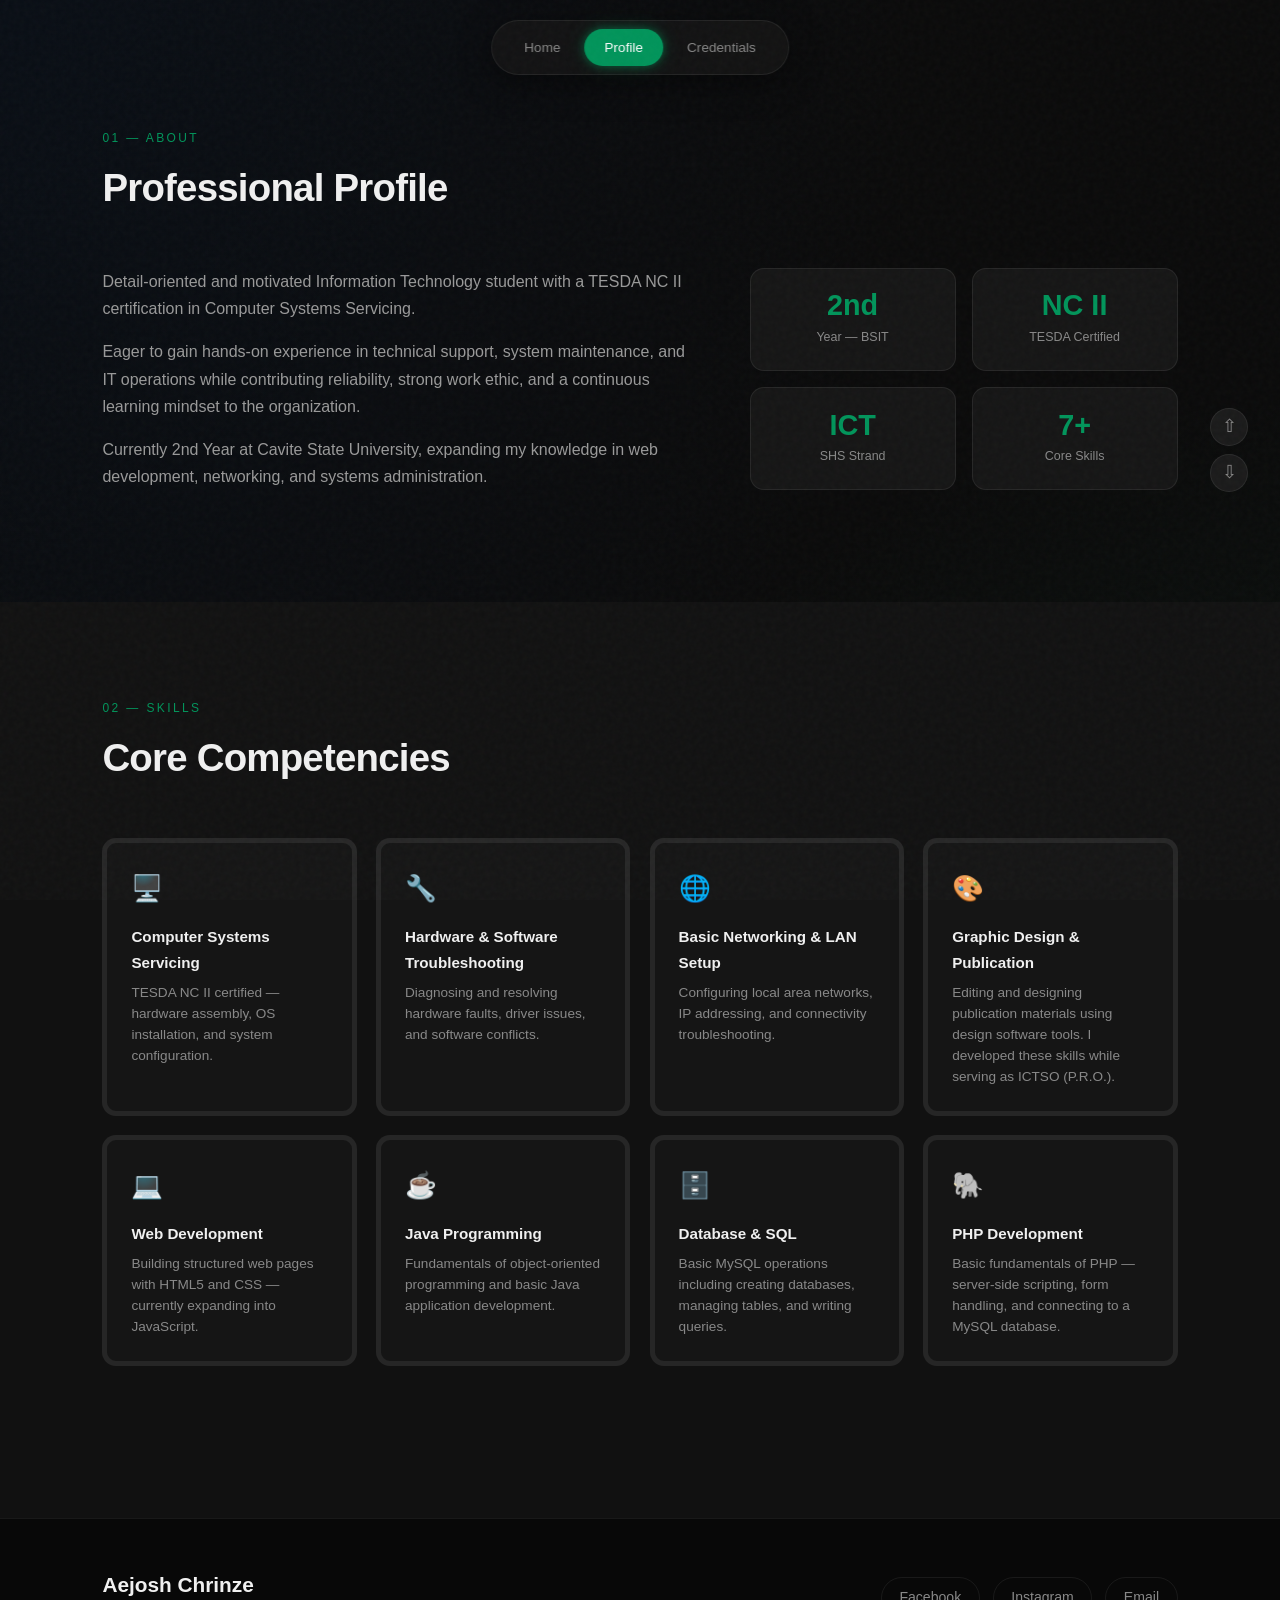
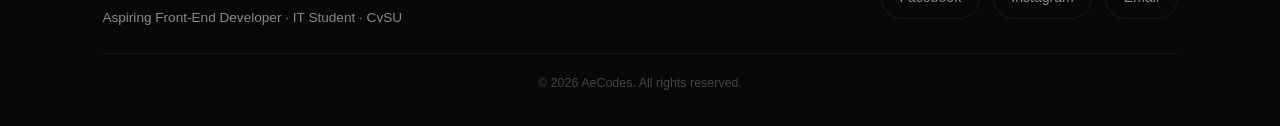
==== 2nd.html @ a82eec10 "Initial commit" ====
<!DOCTYPE html>
<html lang="en">
<head>
   <title>ae — Profile</title>
   <meta charset="UTF-8">
   <meta name="author" content="Aecodes">
   <meta name="viewport" content="width=device-width, initial-scale=1.0">
   <link rel="stylesheet" href="base.css">
   <link rel="stylesheet" href="animations.css">
   <link rel="stylesheet" href="layout.css">
   <link rel="stylesheet" href="components.css">
</head>
<body>

   <!-- ── NAVBAR ── -->
   <nav>
      <ul class="nav-links">
         <li><a href="index.html">Home</a></li>
         <li><a href="2nd.html" class="active">Profile</a></li>
         <li><a href="3rd.html">Credentials</a></li>
      </ul>
   </nav>

   <!-- ── ABOUT ── -->
   <section class="section page-top">
      <div class="section-inner">
         <p class="section-eyebrow">01 — About</p>
         <h2 class="section-title">Professional Profile</h2>
         <div class="about-grid">
            <div class="about-text">
               <p>Detail-oriented and motivated Information Technology student with a TESDA NC II certification in Computer Systems Servicing.</p>
               <p>Eager to gain hands-on experience in technical support, system maintenance, and IT operations while contributing reliability, strong work ethic, 
                  and a continuous learning mindset to the organization.</p>
               <p>Currently 2nd Year at Cavite State University, expanding my knowledge in web development, networking, and systems administration.</p>
            </div>
            <div class="about-stats">
               <div class="stat-card">
                  <span class="stat-num accent">2nd</span>
                  <span class="stat-label">Year — BSIT</span>
               </div>
               <div class="stat-card">
                  <span class="stat-num accent">NC II</span>
                  <span class="stat-label">TESDA Certified</span>
               </div>
               <div class="stat-card">
                  <span class="stat-num accent">ICT</span>
                  <span class="stat-label">SHS Strand</span>
               </div>
               <div class="stat-card">
                  <span class="stat-num accent">7+</span>
                  <span class="stat-label">Core Skills</span>
               </div>
            </div>
         </div>
      </div>
   </section>

   <!-- ── SKILLS ── -->
   <section class="section section-alt">
      <div class="section-inner">
         <p class="section-eyebrow">02 — Skills</p>
         <h2 class="section-title">Core Competencies</h2>
         <div class="cards-grid">

            <div class="card">
               <div class="card-icon">🖥️</div>
               <h3>Computer Systems Servicing</h3>
               <p>TESDA NC II certified — hardware assembly, OS installation, and system configuration.</p>
            </div>

            <div class="card">
               <div class="card-icon">🔧</div>
               <h3>Hardware &amp; Software Troubleshooting</h3>
               <p>Diagnosing and resolving hardware faults, driver issues, and software conflicts.</p>
            </div>

            <div class="card">
               <div class="card-icon">🌐</div>
               <h3>Basic Networking &amp; LAN Setup</h3>
               <p>Configuring local area networks, IP addressing, and connectivity troubleshooting.</p>
            </div>

            <div class="card">
               <div class="card-icon">🎨</div>
               <h3>Graphic Design &amp; Publication</h3>
               <p>Editing and designing publication materials using design software tools. 
                  I developed these skills while serving as ICTSO (P.R.O.).</p>
            </div>

            <div class="card">
               <div class="card-icon">💻</div>
               <h3>Web Development</h3>
               <p>Building structured web pages with HTML5 and CSS — currently expanding into JavaScript.</p>
            </div>

            <div class="card">
               <div class="card-icon">☕</div>
               <h3>Java Programming</h3>
               <p>Fundamentals of object-oriented programming and basic Java application development.</p>
            </div>

            <div class="card">
               <div class="card-icon">🗄️</div>
               <h3>Database &amp; SQL</h3>
               <p>Basic MySQL operations including creating databases, managing tables, and writing queries.</p>
            </div>

            <div class="card">
               <div class="card-icon">🐘</div>
               <h3>PHP Development</h3>
               <p>Basic fundamentals of PHP — server-side scripting, form handling, and connecting to a MySQL database.</p>
            </div>
         </div>
         </div>
      </section>
   <!-- Page nav arrows -->
   <div class="scroll-arrows">
      <a href="index.html" class="arrow-btn" title="Home">&#8679;</a>
      <a href="3rd.html" class="arrow-btn" title="Credentials">&#8681;</a>
   </div>

   <!-- ── FOOTER ── -->
   <footer>
      <div class="footer-inner">
         <div class="footer-left">
            <p class="footer-name">Aejosh Chrinze</p>
            <p class="footer-sub">Aspiring Front-End Developer · IT Student · CvSU</p>
         </div>
         <div class="footer-links">
            <a href="https://www.facebook.com/aejosh.chrinze" target="_blank">Facebook</a>
            <a href="https://www.instagram.com/aejosh.chrinze/" target="_blank">Instagram</a>
            <a href="mailto:aejosh@gmail.com">Email</a>
         </div>
      </div>
      <p class="footer-copy">&copy; 2026 AeCodes. All rights reserved.</p>
   </footer>

</body>
</html>
---- base.css ----
/* ============================================
    base.css
    Fonts · Variables · Reset · Body
   ============================================ */

/* ── OFFLINE FONTS ───────────────────────────── */
@font-face {
  font-family: 'Syne';
  src: url('fonts/Syne-Regular.ttf') format('truetype');
  font-weight: 400; font-style: normal; font-display: swap;
}
@font-face {
  font-family: 'Syne';
  src: url('fonts/Syne-SemiBold.ttf') format('truetype');
  font-weight: 600; font-style: normal; font-display: swap;
}
@font-face {
  font-family: 'Syne';
  src: url('fonts/Syne-Bold.ttf') format('truetype');
  font-weight: 700; font-style: normal; font-display: swap;
}
@font-face {
  font-family: 'Syne';
  src: url('fonts/Syne-ExtraBold.ttf') format('truetype');
  font-weight: 800; font-style: normal; font-display: swap;
}
@font-face {
  font-family: 'DM Sans';
  src: url('fonts/DMSans-Light.ttf') format('truetype');
  font-weight: 300; font-style: normal; font-display: swap;
}
@font-face {
  font-family: 'DM Sans';
  src: url('fonts/DMSans-Regular.ttf') format('truetype');
  font-weight: 400; font-style: normal; font-display: swap;
}
@font-face {
  font-family: 'DM Sans';
  src: url('fonts/DMSans-Medium.ttf') format('truetype');
  font-weight: 500; font-style: normal; font-display: swap;
}
@font-face {
  font-family: 'DM Sans';
  src: url('fonts/DMSans-Italic.ttf') format('truetype');
  font-weight: 400; font-style: italic; font-display: swap;
}

/* ── CSS VARIABLES ───────────────────────────── */
:root {
  --bg:          #0a0a0a;
  --bg-alt:      #111111;
  --card-bg:     #151515;
  --accent:      #00945A;
  --accent-dim:  rgba(0, 148, 90, 0.15);
  --accent-glow: rgba(0, 148, 90, 0.35);
  --text:        #f0f0f0;
  --muted:       #888888;
  --border:      rgba(255, 255, 255, 0.07);
  --radius:      14px;
  --transition:  0.25s ease;
}

/* ── RESET ───────────────────────────────────── */
*, *::before, *::after {
  box-sizing: border-box;
  margin: 0;
  padding: 0;
}

html {
  scroll-behavior: smooth;
  font-size: 16px;
}

body {
  background: radial-gradient(ellipse at top left,    rgba(0, 50, 120, 0.10) 0%, transparent 50%),
  radial-gradient(ellipse at bottom right, rgba(0, 148, 90, 0.12) 0%, transparent 55%),#0a0a0a;
  color: var(--text);
  font-family: 'DM Sans', sans-serif;
  line-height: 1.7;
  overflow-x: hidden;
  max-height: 250%; 
  max-width: 200%;
}

/* Noise texture overlay */
body::after {
  content: '';
  position: fixed;
  inset: 0;
  background-image: url("data:image/svg+xml,%3Csvg viewBox='0 0 200 200' xmlns='http://www.w3.org/2000/svg'%3E%3Cfilter id='n'%3E%3CfeTurbulence type='fractalNoise' baseFrequency='0.85' numOctaves='4' stitchTiles='stitch'/%3E%3C/filter%3E%3Crect width='100%25' height='100%25' filter='url(%23n)' opacity='0.03'/%3E%3C/svg%3E");
  pointer-events: none;
  z-index: 9999;
}

/* Accent utility class */
.accent { color: var(--accent); }
---- animations.css ----
/* ============================================
    animations.css
    All @keyframes used across the portfolio
   ============================================ */

/* ── FADE UP ─────────────────────────────────── */
@keyframes fadeUp {
  from { opacity: 0; transform: translateY(20px); }
  to   { opacity: 1; transform: translateY(0); }
}

/* ── SKILL BAR GROW ──────────────────────────── */
@keyframes grow {
  from { transform: scaleX(0); }
  to   { transform: scaleX(1); }
}

/* ── TYPING ──────────────────────────────────── */
@keyframes typing {
  from { width: 0; }
  to   { width: 14ch; }
}

/* ── CURSOR BLINK ────────────────────────────── */
@keyframes blink {
  0%, 100% { border-right-color: var(--accent); }
  50%       { border-right-color: transparent; }
}

/* ── NAVBAR DROP DOWN ── */
@keyframes navDrop {
  from {
    opacity: 0;
    transform: translateX(-50%) translateY(-20px);
  }
  to {
    opacity: 1;
    transform: translateX(-50%) translateY(0);
  }
}

/* ── LINK GLOW PULSE ── */
@keyframes glowPulse {
  0%, 100% { box-shadow: 0 0 6px rgba(0, 148, 90, 0.4); }
  50%       { box-shadow: 0 0 16px rgba(0, 148, 90, 0.8); }
}
---- layout.css ----
/* ============================================
    layout.css
    Navbar · Hero · Sections · Footer · Responsive
   ============================================ */

/* ── NAVBAR ──────────────────────────────────── */
nav {
  position: fixed;
  top: 20px;
  left: 50%;
  transform: translateX(-50%);
  z-index: 200;
  animation: navDrop 0.6s cubic-bezier(0.34, 1.56, 0.64, 1) 0.2s both;
}

.nav-links {
  list-style: none;
  display: flex;
  align-items: center;
  gap: 4px;
  background: rgba(20, 20, 20, 0.92);
  backdrop-filter: blur(20px);
  border: 1px solid var(--border);
  border-radius: 999px;
  padding: 8px 12px;
  box-shadow: 0 8px 32px rgba(0, 0, 0, 0.5);
}

.nav-links li {
  position: relative;
}

.nav-links a {
  text-decoration: none;
  color: var(--muted);
  font-size: 0.85rem;
  font-weight: 500;
  padding: 7px 20px;
  border-radius: 999px;
  transition: color 0.2s ease, background 0.2s ease,
              box-shadow 0.2s ease, transform 0.2s ease;
  white-space: nowrap;
  display: block;
}

/* Hover — subtle lift + dim background */
.nav-links a:hover {
  color: var(--text);
  background: rgba(255, 255, 255, 0.06);
  transform: translateY(-1px);
}

/* Active — glowing green pill */
.nav-links a.active {
  color: #fff;
  background: var(--accent);
  box-shadow:
    0 0 8px rgba(0, 148, 90, 0.5),
    0 0 20px rgba(0, 148, 90, 0.25);
  animation: glowPulse 2.5s ease-in-out infinite;
}

/* Stagger each nav link on load */
.nav-links li:nth-child(1) a { animation-delay: 0.3s; }
.nav-links li:nth-child(2) a { animation-delay: 0.35s; }
.nav-links li:nth-child(3) a { animation-delay: 0.4s; }

/* ── HERO ────────────────────────────────────── */
.hero {
  min-height: 100vh;
  display: grid;
  grid-template-columns: 1fr 1fr;
  align-items: center;
  padding: 0 8%;
  gap: 4rem;
  position: relative;
  overflow: hidden;
}

/* Green glow behind photo */
.hero::before {
  content: '';
  position: absolute;
  right: 5%;
  top: 50%;
  transform: translateY(-50%);
  width: 520px;
  height: 520px;
  background: radial-gradient(circle, rgba(0,148,90,0.18) 0%, transparent 70%);
  border-radius: 50%;
  pointer-events: none;
}

.hero-text { position: relative; z-index: 1; }

.hero-greeting {
  font-size: clamp(1.4rem, 2.5vw, 1.8rem);
  font-weight: 400;
  color: var(--text);
  margin-bottom: 0.5rem;
  animation: fadeUp 0.6s ease 0.1s both;
  overflow: hidden; 
}

.hero-greeting .accent { color: var(--accent); font-weight: 700; }

.hero-role {
  font-family: 'Syne', sans-serif;
  font-size: clamp(2rem, 4vw, 3.2rem);
  font-weight: 800;
  line-height: 1.1;
  letter-spacing: -0.03em;
  color: var(--accent);
  margin-bottom: 1.4rem;
  animation: fadeUp 0.6s ease 0.2s both;
}

.hero-desc {
  color: var(--muted);
  font-size: 0.97rem;
  max-width: 460px;
  margin-bottom: 2rem;
  line-height: 1.75;
  animation: fadeUp 0.6s ease 0.3s both;
}

/* ── HERO IMAGE ── */
.hero-img {
  display: flex;
  justify-content: center;
  align-items: center;
  position: relative;
  z-index: 1;
  animation: fadeUp 0.7s ease 0.3s both;
  transition: transform var(--transition);
}

.hero-img:hover { transform: translateY(-5px); }

.hero-img:hover .img-circle {
  box-shadow:
    0 0 0 8px rgba(0, 148, 90, 0.1),
    0 0 60px var(--accent);
}

.img-glow {
  position: absolute;
  width: 380px;
  height: 380px;
  border-radius: 50%;
  background: radial-gradient(circle, rgba(0,148,90,0.3) 0%, transparent 65%);
  pointer-events: none;
}

.img-circle {
  width: 350px;
  height: 350px;
  border-radius: 55%;
  overflow: hidden;
  border: 5px solid var(--accent);
  box-shadow:
    0 0 0 8px rgba(0,148,90,0.1),
    0 0 60px rgba(0,148,90,0.2);
  position: relative;
  z-index: 1;
  transition: box-shadow var(--transition);
}

.img-circle img {
  width: 105%;
  height: 105%;
  object-fit: cover;
  object-position: top center;
  display: block;
}

/* ── PAGE ARROWS ── */
.scroll-arrows {
  position: fixed;
  right: 2.5%;
  top: 50%;
  transform: translateY(-50%);
  display: flex;
  flex-direction: column;
  gap: 8px;
  z-index: 10;
}

.arrow-btn {
  display: inline-flex;
  align-items: center;
  justify-content: center;
  width: 38px;
  height: 38px;
  border-radius: 50%;
  background: rgba(30,30,30,0.85);
  border: 1px solid var(--border);
  color: var(--muted);
  font-size: 1.1rem;
  text-decoration: none;
  transition: all var(--transition);
}

.arrow-btn:hover {
  background: var(--accent);
  border-color: var(--accent);
  color: white;
}

/* ── SECTIONS ────────────────────────────────── */
.section { padding: 6rem 8%; }
.section-alt { background: var(--bg-alt); }
.page-top { padding-top: 8rem; }

.section-inner {
  max-width: 1100px;
  margin: 0 auto;
  margin-bottom: 0;
}

.section-eyebrow {
  font-size: 0.75rem;
  letter-spacing: 0.2em;
  text-transform: uppercase;
  color: var(--accent);
  margin-bottom: 0.4rem;
  font-family: 'Syne', sans-serif;
}

.section-title {
  font-family: 'Syne', sans-serif;
  font-size: clamp(1.8rem, 3vw, 2.6rem);
  font-weight: 700;
  letter-spacing: -0.02em;
  margin-bottom: 3rem;
  color: var(--text);
}

/* ── FOOTER ──────────────────────────────────── */
footer {
  background: #080808;
  border-top: 1px solid var(--border);
  padding: 3rem 8% 2rem;
  width: 100%;
  margin: 0;
  box-sizing: border-box; 
}

.footer-inner {
  max-width: 1100px;
  margin: 0 auto 1.5rem;
  display: flex;
  justify-content: space-between;
  align-items: center;
  flex-wrap: wrap;
  gap: 1.5rem;
}

.footer-name {
  font-family: 'Syne', sans-serif;
  font-size: 1.3rem;
  font-weight: 800;
  color: var(--text);
  margin-bottom: 0.2rem;
}

.footer-sub { color: var(--muted); font-size: 0.85rem; }

.footer-links { display: flex; gap: 0.8rem; flex-wrap: wrap; }

.footer-links a {
  text-decoration: none;
  color: var(--muted);
  font-size: 0.88rem;
  padding: 0.5rem 1.1rem;
  border: 1px solid var(--border);
  border-radius: 999px;
  transition: all var(--transition);
}

.footer-links a:hover {
  color: var(--accent);
  border-color: rgba(0,148,90,0.4);
}

.footer-copy {
  max-width: 1100px;
  margin: 0 auto;
  color: #444;
  font-size: 0.78rem;
  text-align: center;
  border-top: 1px solid var(--border);
  padding-top: 1.2rem;
}

/* ── RESPONSIVE ──────────────────────────────── */
@media (max-width: 900px) {
  .hero {
    grid-template-columns: 1fr;
    text-align: center;
    padding: 7rem 6% 4rem;
    gap: 3rem;
  }

  .hero::before { display: none; }
  .hero-img { order: -1; }
  .hero-desc { margin: 0 auto 2rem; }
  .social-icons { justify-content: center; }
  .about-grid { grid-template-columns: 1fr; }
  .section { padding: 5rem 6%; }
  .page-top { padding-top: 7rem; }
}

@media (max-width: 600px) {
  nav { top: 12px; width: 92%; }

  .nav-links {
    gap: 2px;
    padding: 6px 8px;
    justify-content: center;
  }

  .nav-links a { font-size: 0.78rem; padding: 6px 14px; }

  .img-circle { width: 240px; height: 240px; }
  .img-glow   { width: 280px; height: 280px; }

  .scroll-arrows { display: none; }

  .footer-inner { flex-direction: column; text-align: center; }
  .footer-links { justify-content: center; }
}

@keyframes float {
  0%, 100% { transform: translateY(0); }
  50%       { transform: translateY(-6px); }
}
---- components.css ----
/* ============================================
components.css
Buttons · Cards · Skill Bars · About ·
Timeline · Cert · Language Pills
   ============================================ */

/* ── BUTTONS ─────────────────────────────────── */
.btn-primary {
  display: inline-block;
  padding: 0.8rem 2.2rem;
  background: var(--accent);
  color: #fff;
  font-family: 'Syne', sans-serif;
  font-size: 0.95rem;
  font-weight: 700;
  border-radius: 8px;
  text-decoration: none;
  letter-spacing: 0.02em;
  box-shadow: 0 4px 20px var(--accent-dim);
  transition: background 0.3s ease, box-shadow 0.3s ease;
  animation: fadeUp 0.6s ease 0.5s both;
}

.btn-primary:hover {
  background: #00b56e;
  box-shadow: 0 12px 28px var(--accent-glow);
  animation: fadeUp 0.6s ease 0.5s both, float 1.8s ease-in-out infinite;
}

/* ── SOCIAL ICON BUTTONS ── */
.social-icons {
  display: flex;
  gap: 10px;
  margin-bottom: 2rem;
  animation: fadeUp 0.6s ease 0.4s both;
}

.icon-btn {
  display: inline-flex;
  align-items: center;
  justify-content: center;
  width: 42px;
  height: 42px;
  border-radius: 8px;
  background: var(--card-bg);
  border: 1px solid var(--border);
  color: var(--muted);
  text-decoration: none;
  transition: all var(--transition);
}

.icon-btn svg { width: 18px; height: 18px; }

.icon-btn:hover {
  background: var(--accent);
  border-color: var(--accent);
  color: #fff;
  transform: translateY(-3px);
  box-shadow: 0 6px 20px var(--accent-glow);
}

/* ── TYPING ANIMATION ── */
.hero-greeting .type {
  display: inline-block;
  overflow: hidden;
  white-space: nowrap;
  border-right: 2px solid var(--accent);
  vertical-align: bottom;
  width: 0;
  animation:
    typing 2.5s steps(14, end) infinite alternate,
    blink 0.7s step-end infinite;
}

/* ── ABOUT GRID ──────────────────────────────── */
.about-grid {
  display: grid;
  grid-template-columns: 1.4fr 1fr;
  gap: 3rem;
  align-items: start;
}

.about-text p {
  color: #999;
  margin-bottom: 1rem;
  font-size: 1rem;
}

.about-stats {
  display: grid;
  grid-template-columns: 1fr 1fr;
  gap: 1rem;
}

.stat-card {
  background: var(--card-bg);
  border: 1px solid var(--border);
  border-radius: var(--radius);
  padding: 1.4rem 1rem;
  display: flex;
  flex-direction: column;
  align-items: center;
  text-align: center;
  transition: border-color var(--transition), transform var(--transition);
}

.stat-card:hover {
  border-color: rgba(0,148,90,0.4);
  transform: translateY(-3px);
}

.stat-num {
  font-family: 'Syne', sans-serif;
  font-size: 1.8rem;
  font-weight: 800;
  line-height: 1;
  margin-bottom: 0.4rem;
}

.stat-label { font-size: 0.78rem; color: var(--muted); }

/* ── SKILL CARDS ─────────────────────────────── */
.cards-grid {
  display: grid;
  grid-template-columns: repeat(auto-fit, minmax(230px, 1fr));
  gap: 1.2rem;
  margin-bottom: 3.5rem;
}

.card {
  background: var(--card-bg);
  border: 5px solid var(--border);
  border-radius: var(--radius);
  padding: 1.5rem;
  transition: border-color var(--transition), transform var(--transition), box-shadow var(--transition);
}

.card:hover {
  border-color: rgba(0,148,90,0.4);
  transform: translateY(-4px);
  box-shadow: 0 12px 36px rgba(0,148,90,0.08);
}

.card-icon { font-size: 1.6rem; margin-bottom: 0.8rem; display: block; }

.card h3 {
  font-family: 'Syne', sans-serif;
  font-size: 0.95rem;
  font-weight: 700;
  margin-bottom: 0.4rem;
  color: var(--text);
}

.card p { font-size: 0.85rem; color: var(--muted); line-height: 1.55; }

/* ── SKILL BARS ──────────────────────────────── */
.skill-bars {
  display: flex;
  flex-direction: column;
  gap: 1.2rem;
  max-width: 700px;
}

.skill-item { display: flex; flex-direction: column; gap: 0.4rem; }

.skill-label {
  display: flex;
  justify-content: space-between;
  font-size: 0.85rem;
  color: var(--text);
}

.skill-label span:last-child { color: var(--accent); font-weight: 600; }

.skill-track {
  height: 4px;
  background: rgba(255,255,255,0.07);
  border-radius: 999px;
  overflow: hidden;
}

.skill-fill {
  height: 100%;
  border-radius: 999px;
  background: linear-gradient(90deg, var(--accent), #00c47a);
  transform-origin: left;
  animation: grow 1.3s cubic-bezier(0.4,0,0.2,1) both;
}

/* ── TIMELINE ────────────────────────────────── */
.timeline {
  position: relative;
  padding-left: 2.2rem;
  margin-bottom: 3rem;
}

.timeline::before {
  content: '';
  position: absolute;
  left: 0; top: 8px; bottom: 8px;
  width: 1px;
  background: linear-gradient(to bottom, var(--accent), rgba(0,148,90,0.1));
}

.timeline-item { position: relative; margin-bottom: 2.5rem; }

.tl-dot {
  position: absolute;
  left: -2.57rem;
  top: 5px;
  width: 11px;
  height: 11px;
  border-radius: 50%;
  background: var(--accent);
  box-shadow: 0 0 12px var(--accent-glow);
}

.tl-year {
  font-size: 0.75rem;
  color: var(--accent);
  letter-spacing: 0.1em;
  text-transform: uppercase;
  margin-bottom: 0.25rem;
  font-family: 'Syne', sans-serif;
}

.tl-role {
  color: var(--accent);
  font-size: 0.85rem;
  font-weight: 600;
  margin-bottom: 0.2rem;
  font-family: 'Syne', sans-serif;
  letter-spacing: 0.03em;
}

.timeline-item h3 {
  font-family: 'Syne', sans-serif;
  font-weight: 700;
  font-size: 1.05rem;
  margin-bottom: 0.2rem;
  color: var(--text);
}

.timeline-item p { color: var(--muted); font-size: 0.9rem; }

/* ── CERT CARD ───────────────────────────────── */
.cert-card {
  display: flex;
  align-items: center;
  gap: 1.8rem;
  background: var(--card-bg);
  border: 1px solid rgba(0,148,90,0.25);
  border-radius: var(--radius);
  padding: 1.8rem;
  max-width: 560px;
  margin-bottom: 2.5rem;
}

.cert-icon {
  width: 64px;
  height: 64px;
  border-radius: 14px;
  background: linear-gradient(135deg, var(--accent), #00c47a);
  display: flex;
  align-items: center;
  justify-content: center;
  font-size: 2rem;
  flex-shrink: 0;
}

.cert-info h3 {
  font-family: 'Syne', sans-serif;
  font-weight: 700;
  font-size: 1rem;
  margin-bottom: 0.3rem;
  color: var(--text);
}

.cert-info p { color: var(--muted); font-size: 0.88rem; line-height: 1.6; }

/* ── LANGUAGE PILLS ──────────────────────────── */
.lang-pills {
  display: flex;
  gap: 1rem;
  flex-wrap: wrap;
}

.lang-pill {
  display: inline-flex;
  align-items: center;
  gap: 0.6rem;
  background: var(--card-bg);
  border: 1px solid var(--border);
  border-radius: 999px;
  padding: 0.55rem 1.4rem;
  font-size: 0.9rem;
  color: var(--text);
  transition: border-color var(--transition);
}

.lang-pill:hover { border-color: rgba(0,148,90,0.4); }
.lang-pill span { color: var(--muted); font-size: 0.78rem; }

/* ── RESPONSIVE COMPONENTS ───────────────────── */
@media (max-width: 600px) {
  .cards-grid { grid-template-columns: 1fr; }
  .about-stats { grid-template-columns: 1fr 1fr; }
  .cert-card { flex-direction: column; text-align: center; }
}
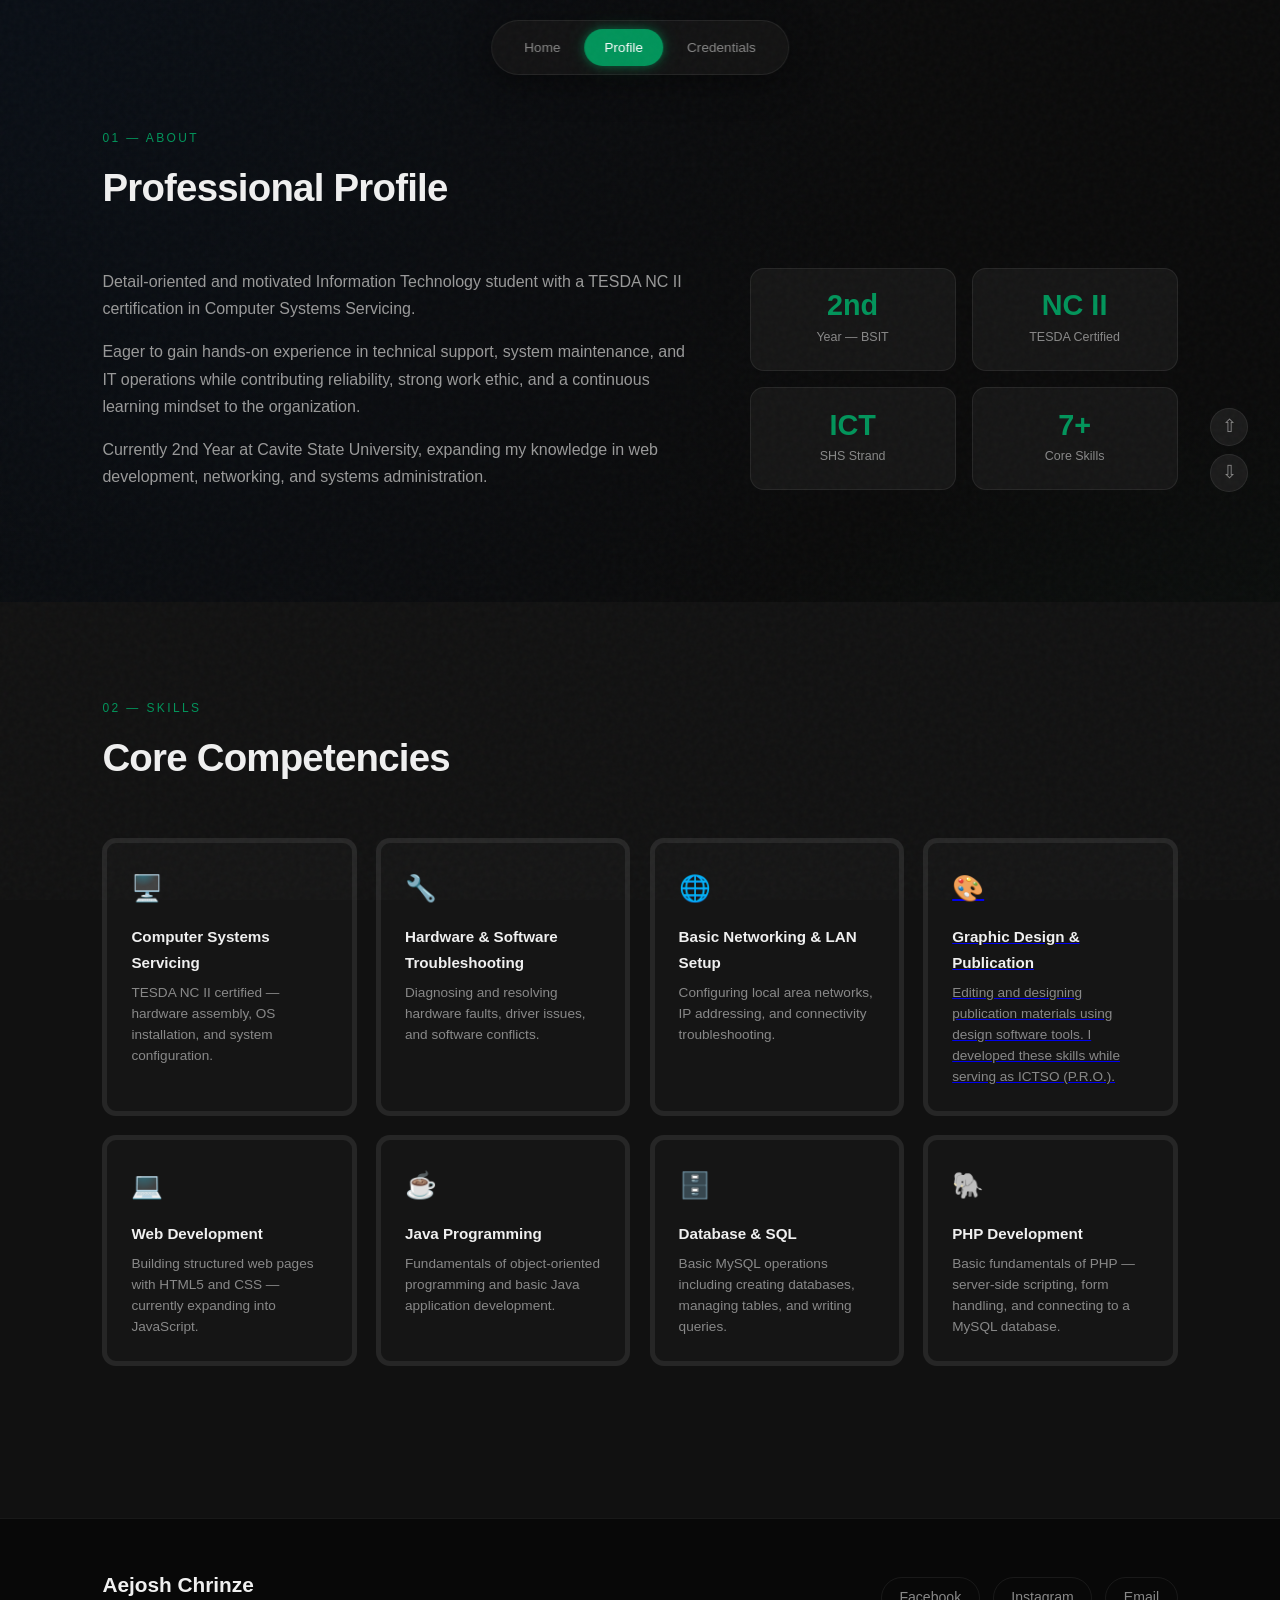
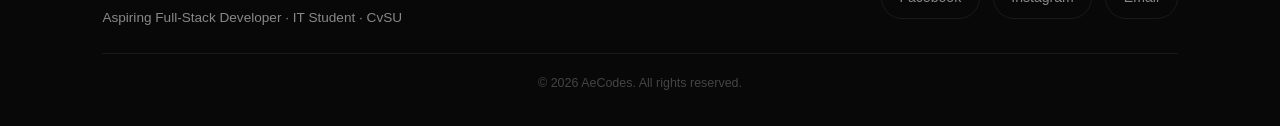
==== commit 088001f0: "add link" ====
--- a/2nd.html
+++ b/2nd.html
@@ -80,12 +80,12 @@
                <p>Configuring local area networks, IP addressing, and connectivity troubleshooting.</p>
             </div>
 
-            <div class="card">
+            <div class="card"> <a href="https://drive.google.com/drive/folders/1HQ11XuKQe68bdmoCe_XnztJyP_yLA2nh?usp=sharing" target="_blank">
                <div class="card-icon">🎨</div>
                <h3>Graphic Design &amp; Publication</h3>
                <p>Editing and designing publication materials using design software tools. 
                   I developed these skills while serving as ICTSO (P.R.O.).</p>
-            </div>
+            </a></div>
 
             <div class="card">
                <div class="card-icon">💻</div>
@@ -124,7 +124,7 @@
       <div class="footer-inner">
          <div class="footer-left">
             <p class="footer-name">Aejosh Chrinze</p>
-            <p class="footer-sub">Aspiring Front-End Developer · IT Student · CvSU</p>
+            <p class="footer-sub">Aspiring Full-Stack Developer · IT Student · CvSU</p>
          </div>
          <div class="footer-links">
             <a href="https://www.facebook.com/aejosh.chrinze" target="_blank">Facebook</a>
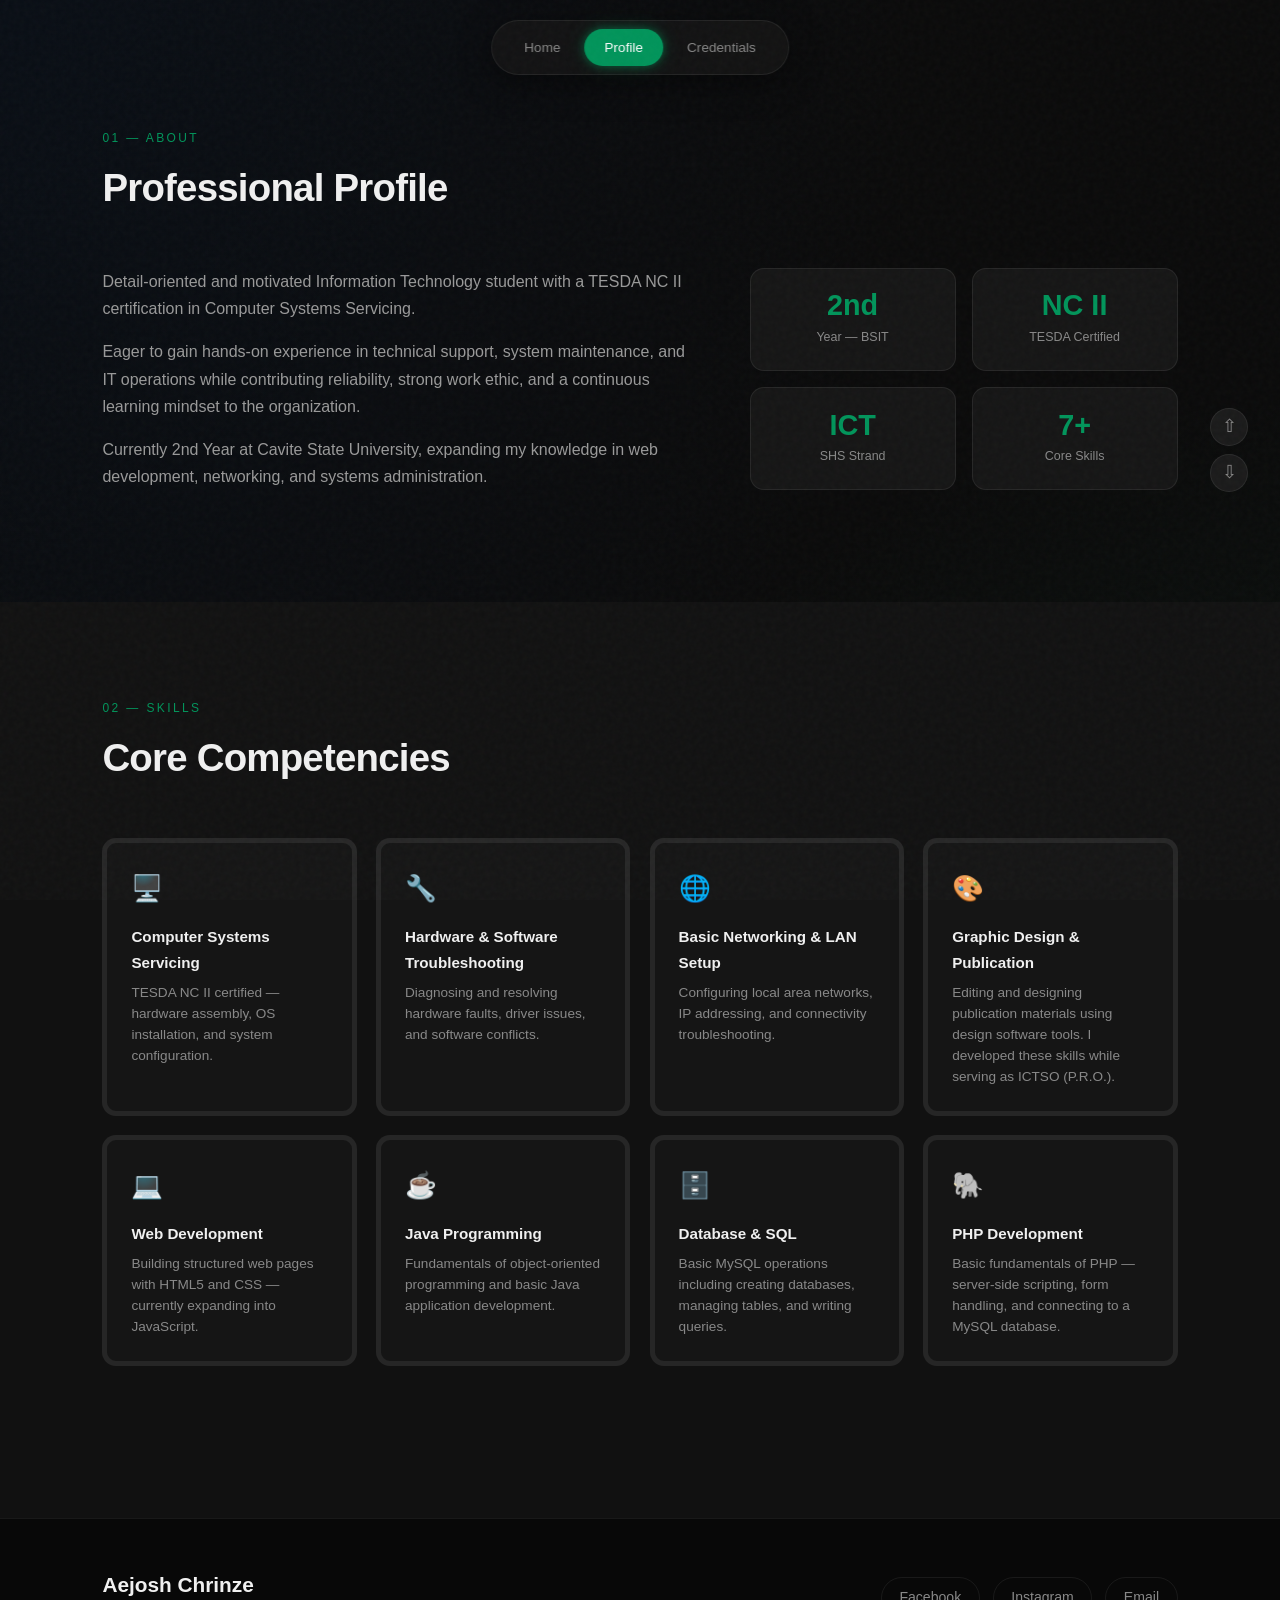
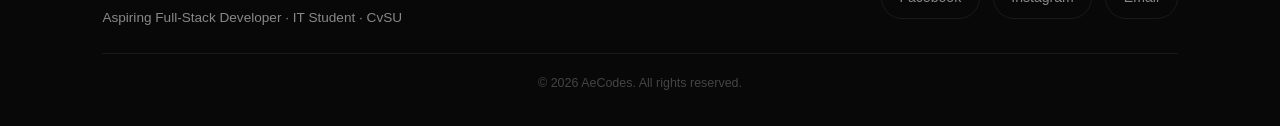
==== commit 8979d432: "fix link" ====
--- a/2nd.html
+++ b/2nd.html
@@ -79,13 +79,15 @@
                <h3>Basic Networking &amp; LAN Setup</h3>
                <p>Configuring local area networks, IP addressing, and connectivity troubleshooting.</p>
             </div>
-
-            <div class="card"> <a href="https://drive.google.com/drive/folders/1HQ11XuKQe68bdmoCe_XnztJyP_yLA2nh?usp=sharing" target="_blank">
+            
+         <a href="https://drive.google.com/drive/folders/1HQ11XuKQe68bdmoCe_XnztJyP_yLA2nh?usp=sharing" target="_blank" rel="noopener noreferrer"  class="card-link">
+            <div class="card"> 
                <div class="card-icon">🎨</div>
                <h3>Graphic Design &amp; Publication</h3>
-               <p>Editing and designing publication materials using design software tools. 
-                  I developed these skills while serving as ICTSO (P.R.O.).</p>
-            </a></div>
+            <p>Editing and designing publication materials using design software tools. 
+            I developed these skills while serving as ICTSO (P.R.O.).</p>
+         </div>
+      </a>
 
             <div class="card">
                <div class="card-icon">💻</div>
--- a/components.css
+++ b/components.css
@@ -103,7 +103,11 @@
   text-align: center;
   transition: border-color var(--transition), transform var(--transition);
 }
-
+.card-link {
+    text-decoration: none;
+    color: inherit;
+    display: block;
+  }
 .stat-card:hover {
   border-color: rgba(0,148,90,0.4);
   transform: translateY(-3px);
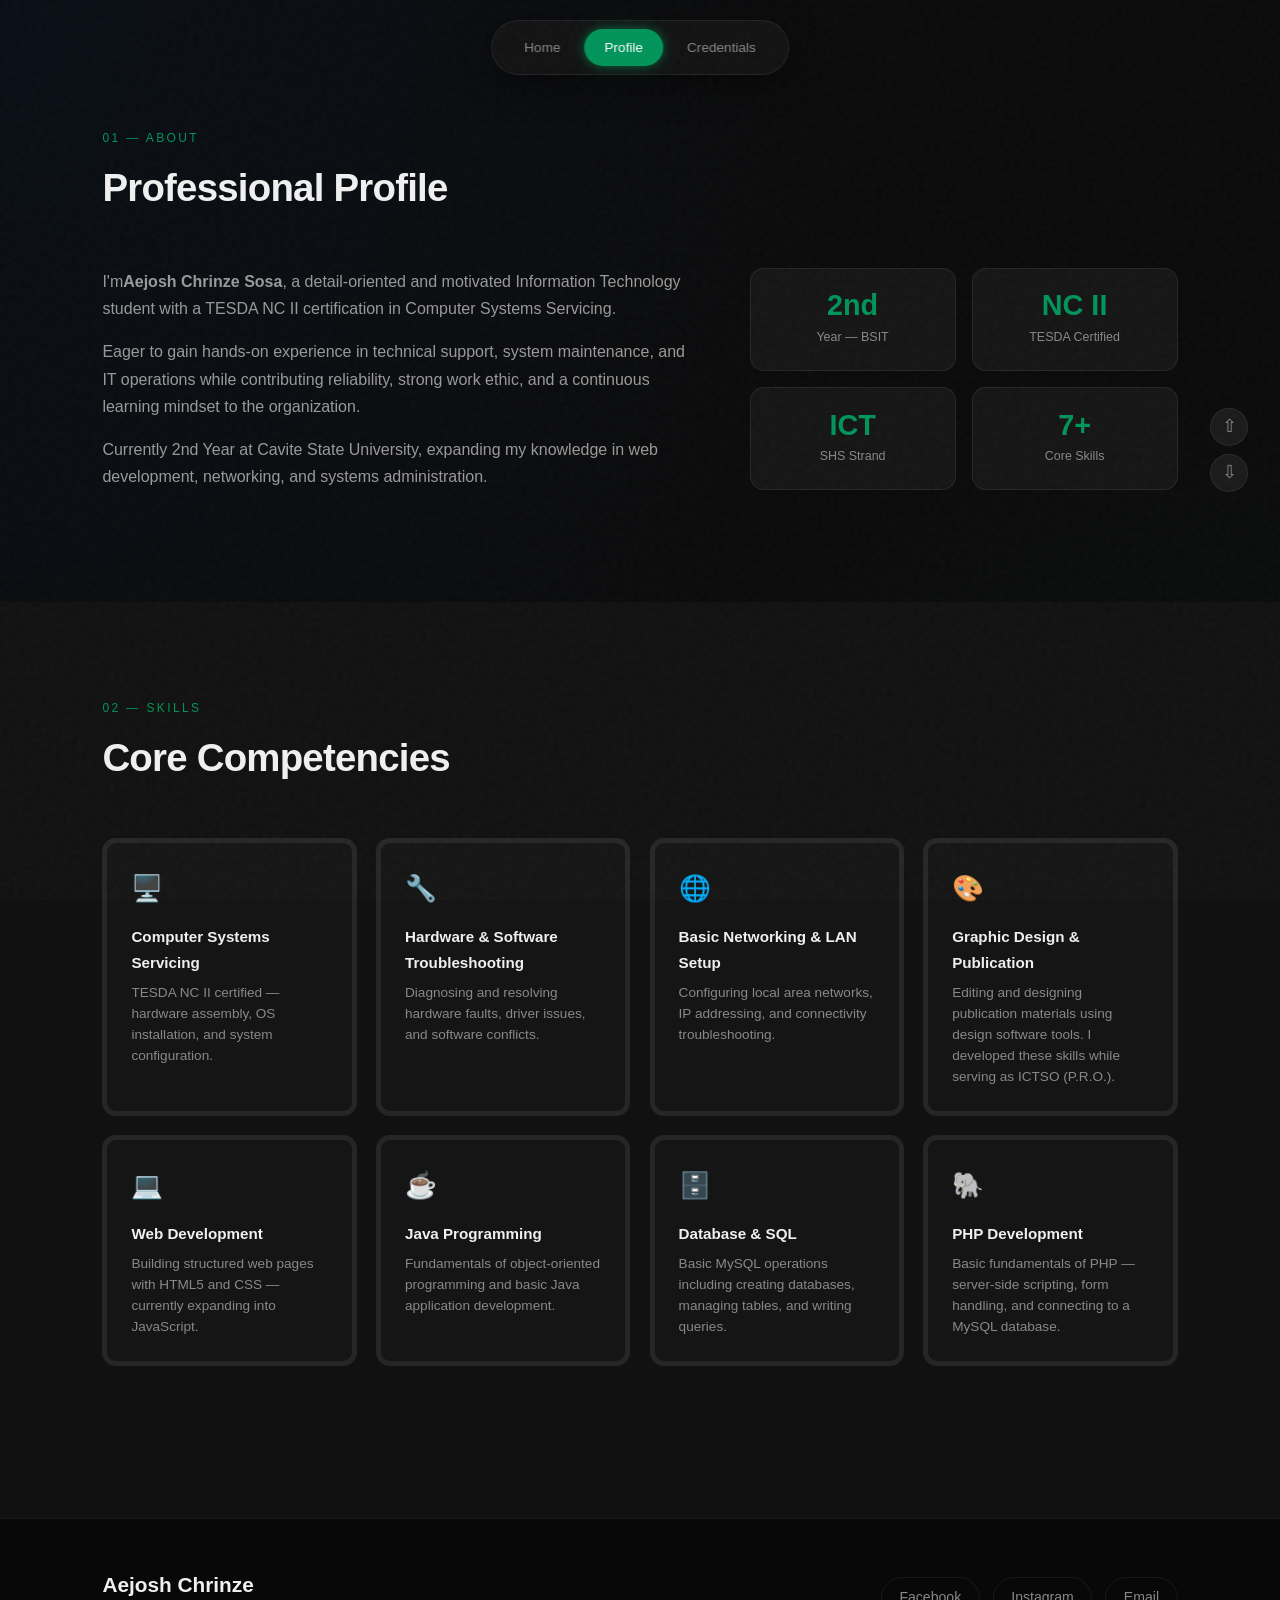
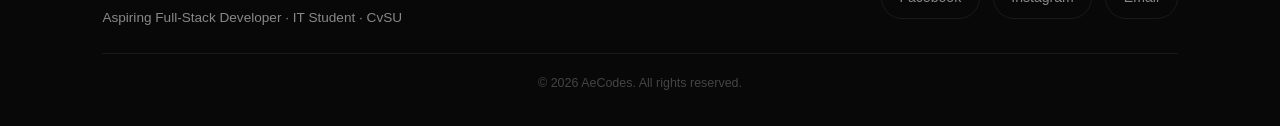
==== commit d4f2c7e7: "fixs name" ====
--- a/2nd.html
+++ b/2nd.html
@@ -28,7 +28,7 @@
          <h2 class="section-title">Professional Profile</h2>
          <div class="about-grid">
             <div class="about-text">
-               <p>Detail-oriented and motivated Information Technology student with a TESDA NC II certification in Computer Systems Servicing.</p>
+               <p>I'm<strong>Aejosh Chrinze Sosa</strong>, a detail-oriented and motivated Information Technology student with a TESDA NC II certification in Computer Systems Servicing.</p>
                <p>Eager to gain hands-on experience in technical support, system maintenance, and IT operations while contributing reliability, strong work ethic, 
                   and a continuous learning mindset to the organization.</p>
                <p>Currently 2nd Year at Cavite State University, expanding my knowledge in web development, networking, and systems administration.</p>
--- a/layout.css
+++ b/layout.css
@@ -98,7 +98,7 @@
   font-weight: 400;
   color: var(--text);
   margin-bottom: 0.5rem;
-  animation: fadeUp 0.6s ease 0.1s both;
+  animation: fadeUp 0.8s ease 0.1s both;
   overflow: hidden; 
 }
 
@@ -112,7 +112,7 @@
   letter-spacing: -0.03em;
   color: var(--accent);
   margin-bottom: 1.4rem;
-  animation: fadeUp 0.6s ease 0.2s both;
+  animation: fadeUp 0.8s ease 0.2s both;
 }
 
 .hero-desc {
@@ -121,7 +121,7 @@
   max-width: 460px;
   margin-bottom: 2rem;
   line-height: 1.75;
-  animation: fadeUp 0.6s ease 0.3s both;
+  animation: fadeUp 0.8s ease 0.3s both;
 }
 
 /* ── HERO IMAGE ── */
@@ -131,7 +131,7 @@
   align-items: center;
   position: relative;
   z-index: 1;
-  animation: fadeUp 0.7s ease 0.3s both;
+  animation: fadeUp 0.8s ease 0.3s both;
   transition: transform var(--transition);
 }
 
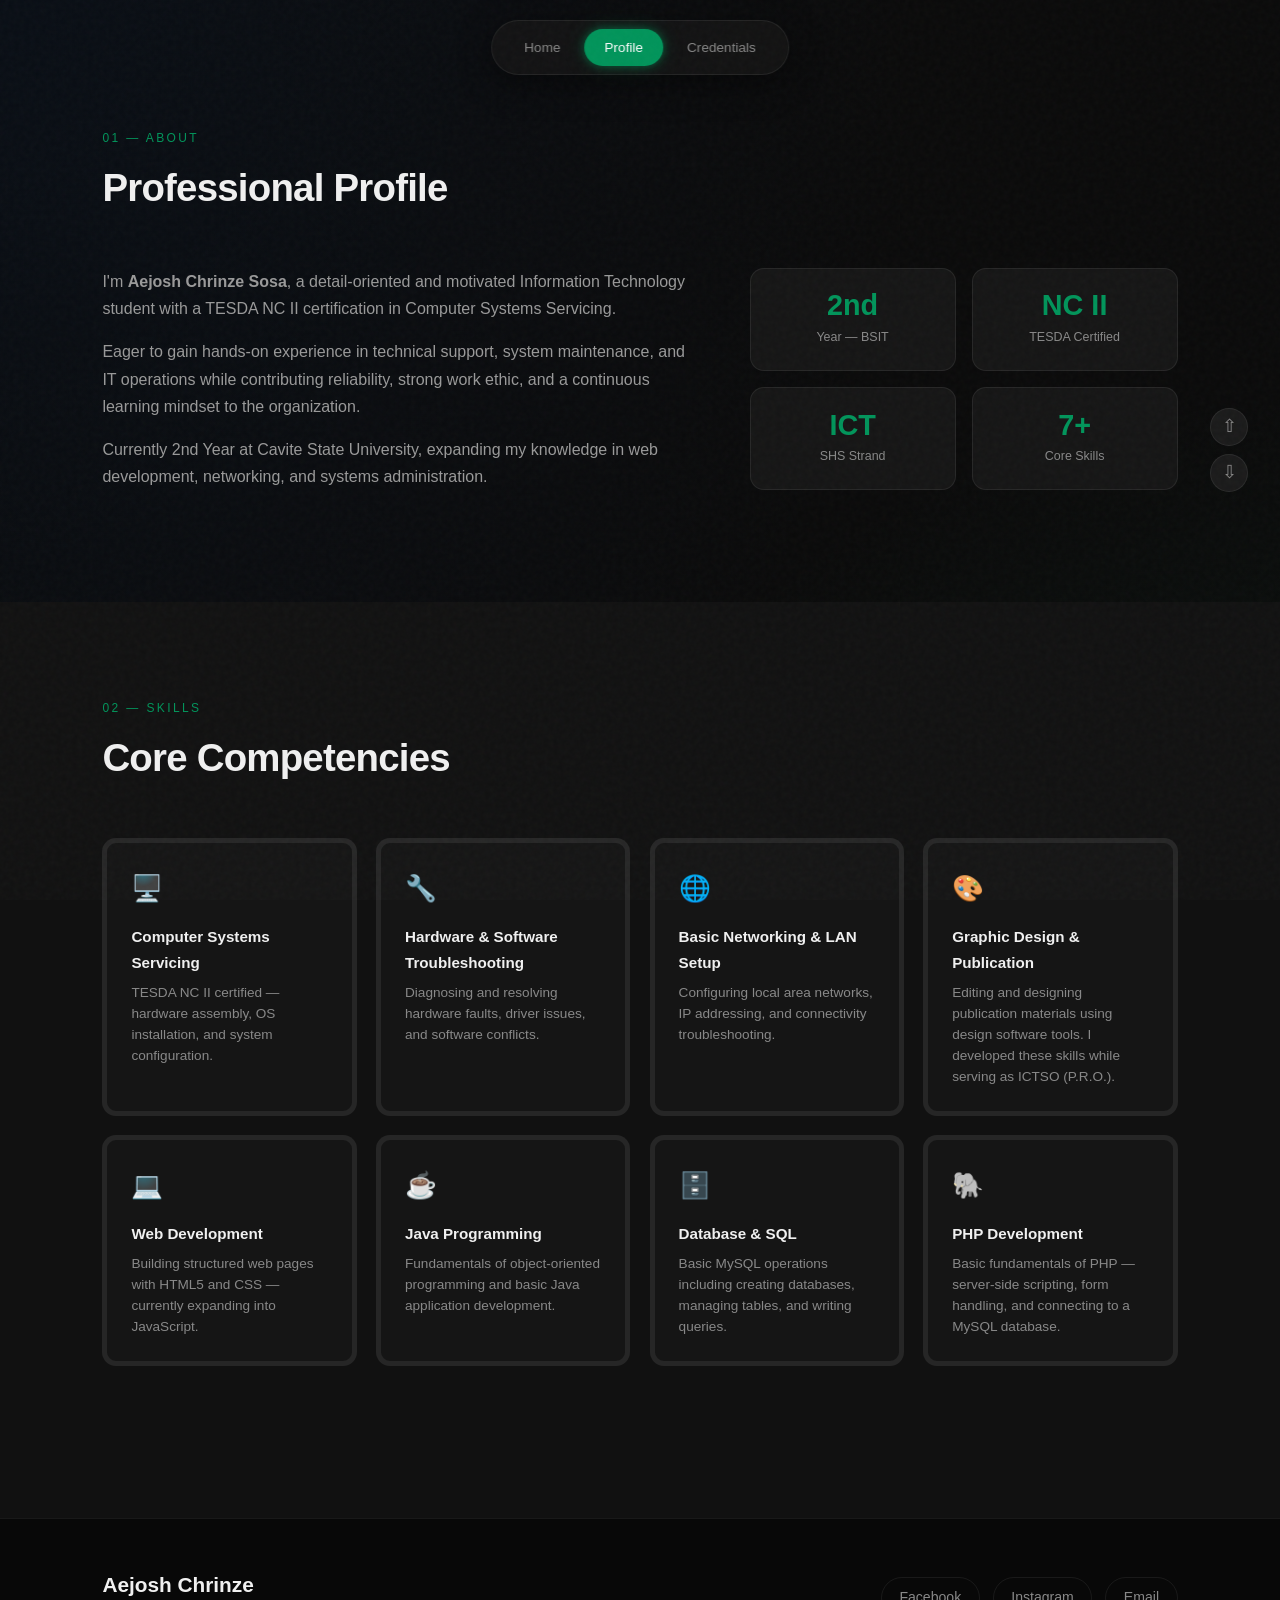
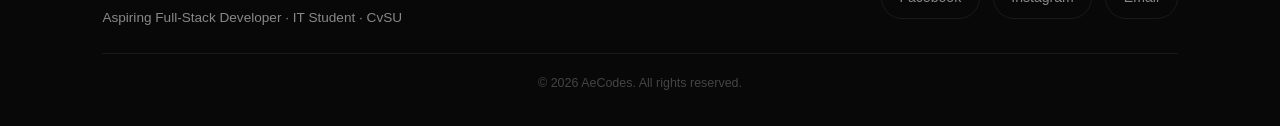
==== commit d1016ea3: "fixes" ====
--- a/2nd.html
+++ b/2nd.html
@@ -28,7 +28,7 @@
          <h2 class="section-title">Professional Profile</h2>
          <div class="about-grid">
             <div class="about-text">
-               <p>I'm<strong>Aejosh Chrinze Sosa</strong>, a detail-oriented and motivated Information Technology student with a TESDA NC II certification in Computer Systems Servicing.</p>
+               <p>I'm <strong> Aejosh Chrinze Sosa</strong>, a detail-oriented and motivated Information Technology student with a TESDA NC II certification in Computer Systems Servicing.</p>
                <p>Eager to gain hands-on experience in technical support, system maintenance, and IT operations while contributing reliability, strong work ethic, 
                   and a continuous learning mindset to the organization.</p>
                <p>Currently 2nd Year at Cavite State University, expanding my knowledge in web development, networking, and systems administration.</p>
--- a/components.css
+++ b/components.css
@@ -68,8 +68,8 @@
   vertical-align: bottom;
   width: 0;
   animation:
-    typing 2.5s steps(14, end) infinite alternate,
-    blink 0.7s step-end infinite;
+    typing 2.8s steps(14, end) infinite alternate,
+    blink 0.8s step-end infinite;
 }
 
 /* ── ABOUT GRID ──────────────────────────────── */
